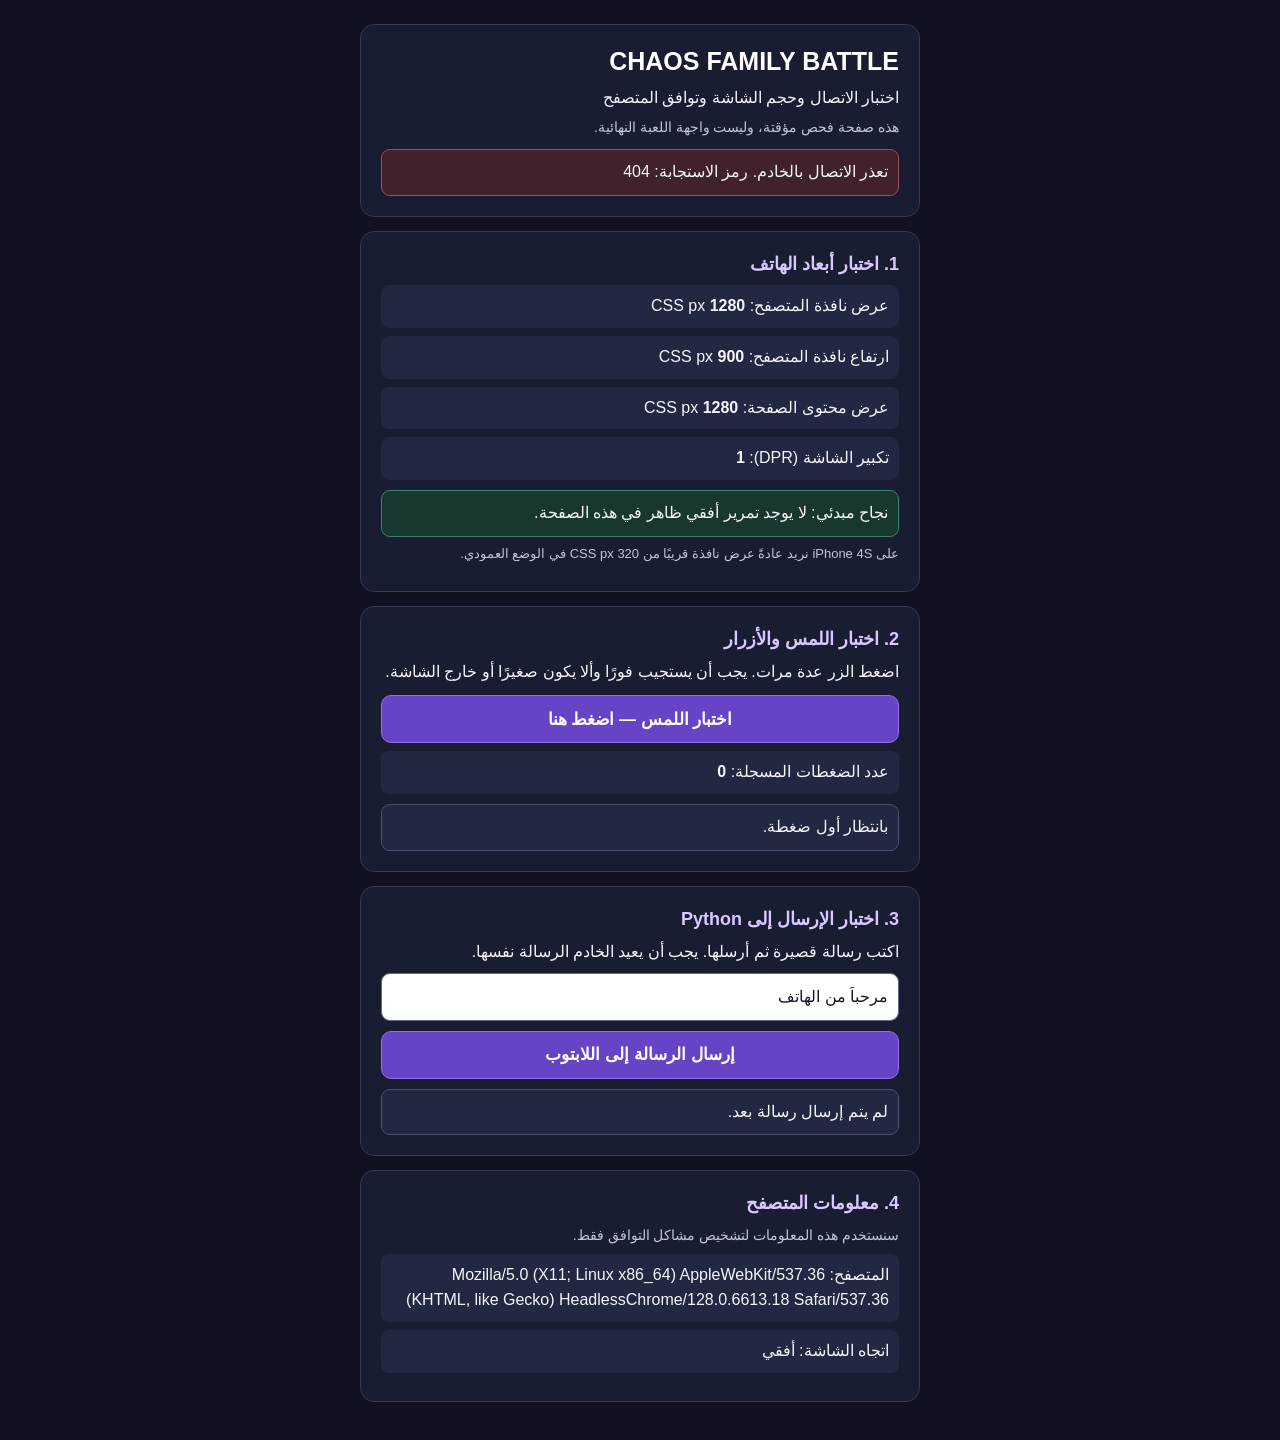
==== compatibility/index.html @ 4ce76f3e "test: add legacy Safari responsive and XHR test page" ====
<!DOCTYPE html>
<html lang="ar" dir="rtl">
<head>
  <meta charset="utf-8">
  <meta name="viewport" content="width=device-width, initial-scale=1">
  <meta name="theme-color" content="#111326">
  <title>اختبار توافق CHAOS</title>
  <style>
    * {
      -webkit-box-sizing: border-box;
      -moz-box-sizing: border-box;
      box-sizing: border-box;
    }

    html {
      width: 100%;
      min-height: 100%;
      background: #101221;
    }

    body {
      width: 100%;
      min-height: 100%;
      margin: 0;
      padding: 14px;
      color: #f5f5fa;
      background: #101221;
      font-family: Arial, Tahoma, sans-serif;
      font-size: 16px;
      line-height: 1.55;
    }

    .page {
      width: 100%;
      max-width: 560px;
      margin: 0 auto;
    }

    .panel {
      width: 100%;
      margin: 0 0 14px 0;
      padding: 16px;
      border: 1px solid #343850;
      border-radius: 14px;
      background: #191d32;
    }

    h1 {
      margin: 0 0 8px 0;
      color: #ffffff;
      font-size: 25px;
      line-height: 1.3;
    }

    h2 {
      margin: 0 0 8px 0;
      color: #d9c8ff;
      font-size: 18px;
      line-height: 1.4;
    }

    p {
      margin: 7px 0;
      overflow-wrap: break-word;
      word-wrap: break-word;
    }

    .muted {
      color: #c2c5d5;
      font-size: 14px;
    }

    .status {
      margin-top: 10px;
      padding: 10px;
      border: 1px solid #49506d;
      border-radius: 9px;
      background: #222842;
      overflow-wrap: break-word;
      word-wrap: break-word;
    }

    .status.good {
      border-color: #39866c;
      background: #18372f;
    }

    .status.bad {
      border-color: #a34b5b;
      background: #40212c;
    }

    .metric {
      display: block;
      margin: 8px 0;
      padding: 9px 10px;
      border-radius: 8px;
      background: #222842;
      overflow-wrap: break-word;
      word-wrap: break-word;
    }

    .button {
      display: block;
      width: 100%;
      min-height: 48px;
      margin: 10px 0 0 0;
      padding: 11px 14px;
      border: 1px solid #9272eb;
      border-radius: 10px;
      color: #ffffff;
      background: #6743c5;
      font-family: Arial, Tahoma, sans-serif;
      font-size: 17px;
      font-weight: bold;
      text-align: center;
      cursor: pointer;
      -webkit-appearance: none;
      appearance: none;
      white-space: normal;
    }

    .button:active {
      background: #4e3299;
    }

    .button.secondary {
      border-color: #59617f;
      background: #303852;
    }

    .field {
      display: block;
      width: 100%;
      min-height: 48px;
      margin-top: 8px;
      padding: 10px;
      border: 1px solid #626b8c;
      border-radius: 9px;
      color: #15172a;
      background: #ffffff;
      font-family: Arial, Tahoma, sans-serif;
      font-size: 16px;
      text-align: right;
    }

    .small-note {
      color: #c2c5d5;
      font-size: 13px;
    }

    code {
      direction: ltr;
      unicode-bidi: embed;
      overflow-wrap: break-word;
      word-wrap: break-word;
    }

    @media screen and (min-width: 600px) {
      body {
        padding: 24px;
      }

      .panel {
        padding: 20px;
      }
    }
  </style>
</head>
<body>
  <div class="page">
    <div class="panel">
      <h1>CHAOS FAMILY BATTLE</h1>
      <p>اختبار الاتصال وحجم الشاشة وتوافق المتصفح</p>
      <p class="muted">هذه صفحة فحص مؤقتة، وليست واجهة اللعبة النهائية.</p>
      <div id="serverStatus" class="status">جارٍ الاتصال بالخادم المحلي...</div>
    </div>

    <div class="panel">
      <h2>1. اختبار أبعاد الهاتف</h2>
      <div class="metric">عرض نافذة المتصفح: <strong id="viewportWidth">...</strong> CSS px</div>
      <div class="metric">ارتفاع نافذة المتصفح: <strong id="viewportHeight">...</strong> CSS px</div>
      <div class="metric">عرض محتوى الصفحة: <strong id="documentWidth">...</strong> CSS px</div>
      <div class="metric">تكبير الشاشة (DPR): <strong id="pixelRatio">...</strong></div>
      <div id="layoutStatus" class="status">جارٍ فحص تخطيط الصفحة...</div>
      <p class="small-note">على iPhone 4S نريد عادةً عرض نافذة قريبًا من 320 CSS px في الوضع العمودي.</p>
    </div>

    <div class="panel">
      <h2>2. اختبار اللمس والأزرار</h2>
      <p>اضغط الزر عدة مرات. يجب أن يستجيب فورًا وألا يكون صغيرًا أو خارج الشاشة.</p>
      <button id="tapButton" class="button" type="button">اختبار اللمس — اضغط هنا</button>
      <div class="metric">عدد الضغطات المسجلة: <strong id="tapCount">0</strong></div>
      <div id="tapStatus" class="status">بانتظار أول ضغطة.</div>
    </div>

    <div class="panel">
      <h2>3. اختبار الإرسال إلى Python</h2>
      <p>اكتب رسالة قصيرة ثم أرسلها. يجب أن يعيد الخادم الرسالة نفسها.</p>
      <input id="messageInput" class="field" type="text" maxlength="120" value="مرحباً من الهاتف" autocomplete="off">
      <button id="sendButton" class="button" type="button">إرسال الرسالة إلى اللابتوب</button>
      <div id="echoStatus" class="status">لم يتم إرسال رسالة بعد.</div>
    </div>

    <div class="panel">
      <h2>4. معلومات المتصفح</h2>
      <p class="muted">سنستخدم هذه المعلومات لتشخيص مشاكل التوافق فقط.</p>
      <div class="metric">المتصفح: <span id="browserInfo">...</span></div>
      <div class="metric">اتجاه الشاشة: <span id="orientationInfo">...</span></div>
    </div>
  </div>

  <script type="text/javascript">
    (function () {
      var tapCount = 0;

      function byId(id) {
        return document.getElementById(id);
      }

      function setStatus(id, text, state) {
        var element = byId(id);
        element.className = "status" + (state ? " " + state : "");
        element.appendChild(document.createTextNode(""));
        element.innerHTML = "";
        element.appendChild(document.createTextNode(text));
      }

      function updateViewport() {
        var width = window.innerWidth || document.documentElement.clientWidth || document.body.clientWidth;
        var height = window.innerHeight || document.documentElement.clientHeight || document.body.clientHeight;
        var docWidth = document.documentElement.clientWidth || document.body.clientWidth;
        var scrollWidth = document.documentElement.scrollWidth || document.body.scrollWidth;
        var ratio = window.devicePixelRatio || 1;

        byId("viewportWidth").innerHTML = String(width);
        byId("viewportHeight").innerHTML = String(height);
        byId("documentWidth").innerHTML = String(docWidth);
        byId("pixelRatio").innerHTML = String(ratio);

        if (scrollWidth <= docWidth + 1) {
          setStatus("layoutStatus", "نجاح مبدئي: لا يوجد تمرير أفقي ظاهر في هذه الصفحة.", "good");
        } else {
          setStatus("layoutStatus", "تنبيه: يوجد تجاوز أفقي بمقدار " + (scrollWidth - docWidth) + " CSS px.", "bad");
        }

        var orientation = width >= height ? "أفقي" : "عمودي";
        byId("orientationInfo").innerHTML = orientation;
      }

      function testServer() {
        var request = new XMLHttpRequest();
        request.open("GET", "/api/ping", true);
        request.timeout = 6000;

        request.onreadystatechange = function () {
          if (request.readyState === 4) {
            if (request.status === 200) {
              try {
                var data = JSON.parse(request.responseText);
                setStatus("serverStatus", "متصل بالخادم بنجاح. Python " + data.python + " — استجابة الخادم سليمة.", "good");
              } catch (error) {
                setStatus("serverStatus", "وصل رد من الخادم، لكن قراءة JSON لم تنجح.", "bad");
              }
            } else {
              setStatus("serverStatus", "تعذر الاتصال بالخادم. رمز الاستجابة: " + request.status, "bad");
            }
          }
        };

        request.ontimeout = function () {
          setStatus("serverStatus", "انتهت مهلة الاتصال بالخادم.", "bad");
        };

        request.onerror = function () {
          setStatus("serverStatus", "فشل الاتصال. تحقق من الشبكة وعنوان اللابتوب.", "bad");
        };

        request.send(null);
      }

      byId("tapButton").onclick = function () {
        tapCount = tapCount + 1;
        byId("tapCount").innerHTML = String(tapCount);
        setStatus("tapStatus", "نجاح: تم تسجيل الضغطة رقم " + tapCount + ".", "good");
      };

      byId("sendButton").onclick = function () {
        var request = new XMLHttpRequest();
        var message = byId("messageInput").value;
        var payload = JSON.stringify({ message: message });

        setStatus("echoStatus", "جارٍ إرسال الرسالة...", "");
        byId("sendButton").disabled = true;

        request.open("POST", "/api/echo", true);
        request.setRequestHeader("Content-Type", "application/json; charset=UTF-8");
        request.timeout = 6000;

        request.onreadystatechange = function () {
          if (request.readyState === 4) {
            byId("sendButton").disabled = false;
            if (request.status === 200) {
              try {
                var data = JSON.parse(request.responseText);
                setStatus("echoStatus", "نجاح! استلم اللابتوب الرسالة وأعادها: " + data.received, "good");
              } catch (error) {
                setStatus("echoStatus", "وصل رد، لكن تعذرت قراءة محتواه.", "bad");
              }
            } else {
              setStatus("echoStatus", "فشل الإرسال. رمز الاستجابة: " + request.status, "bad");
            }
          }
        };

        request.ontimeout = function () {
          byId("sendButton").disabled = false;
          setStatus("echoStatus", "انتهت مهلة إرسال الرسالة.", "bad");
        };

        request.onerror = function () {
          byId("sendButton").disabled = false;
          setStatus("echoStatus", "فشل الاتصال أثناء إرسال الرسالة.", "bad");
        };

        request.send(payload);
      };

      var userAgent = navigator.userAgent || "غير معروف";
      byId("browserInfo").innerHTML = userAgent;

      if (window.addEventListener) {
        window.addEventListener("resize", updateViewport, false);
        window.addEventListener("orientationchange", updateViewport, false);
      }

      updateViewport();
      testServer();
    }());
  </script>
</body>
</html>
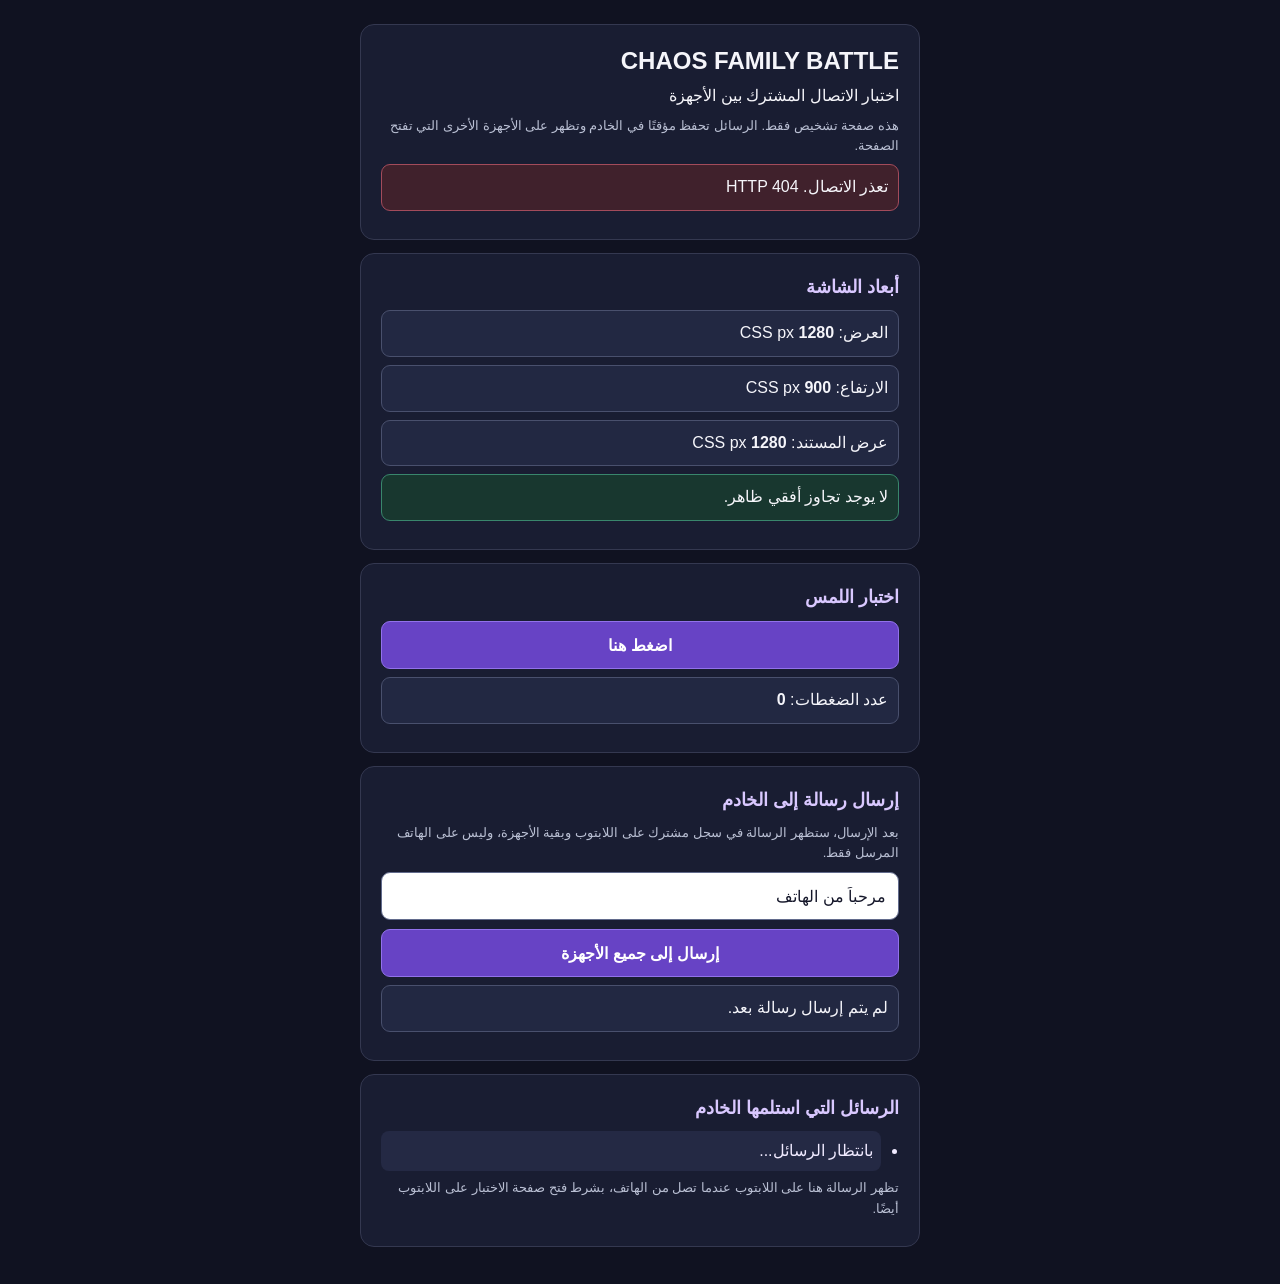
==== commit 40aaf30d: "fix: make compatibility messages visible across player devices" ====
--- a/compatibility/index.html
+++ b/compatibility/index.html
@@ -4,338 +4,171 @@
   <meta charset="utf-8">
   <meta name="viewport" content="width=device-width, initial-scale=1">
   <meta name="theme-color" content="#111326">
-  <title>اختبار توافق CHAOS</title>
-  <style>
-    * {
-      -webkit-box-sizing: border-box;
-      -moz-box-sizing: border-box;
-      box-sizing: border-box;
-    }
-
-    html {
-      width: 100%;
-      min-height: 100%;
-      background: #101221;
-    }
-
-    body {
-      width: 100%;
-      min-height: 100%;
-      margin: 0;
-      padding: 14px;
-      color: #f5f5fa;
-      background: #101221;
-      font-family: Arial, Tahoma, sans-serif;
-      font-size: 16px;
-      line-height: 1.55;
-    }
-
-    .page {
-      width: 100%;
-      max-width: 560px;
-      margin: 0 auto;
-    }
-
-    .panel {
-      width: 100%;
-      margin: 0 0 14px 0;
-      padding: 16px;
-      border: 1px solid #343850;
-      border-radius: 14px;
-      background: #191d32;
-    }
-
-    h1 {
-      margin: 0 0 8px 0;
-      color: #ffffff;
-      font-size: 25px;
-      line-height: 1.3;
-    }
-
-    h2 {
-      margin: 0 0 8px 0;
-      color: #d9c8ff;
-      font-size: 18px;
-      line-height: 1.4;
-    }
-
-    p {
-      margin: 7px 0;
-      overflow-wrap: break-word;
-      word-wrap: break-word;
-    }
-
-    .muted {
-      color: #c2c5d5;
-      font-size: 14px;
-    }
-
-    .status {
-      margin-top: 10px;
-      padding: 10px;
-      border: 1px solid #49506d;
-      border-radius: 9px;
-      background: #222842;
-      overflow-wrap: break-word;
-      word-wrap: break-word;
-    }
-
-    .status.good {
-      border-color: #39866c;
-      background: #18372f;
-    }
-
-    .status.bad {
-      border-color: #a34b5b;
-      background: #40212c;
-    }
-
-    .metric {
-      display: block;
-      margin: 8px 0;
-      padding: 9px 10px;
-      border-radius: 8px;
-      background: #222842;
-      overflow-wrap: break-word;
-      word-wrap: break-word;
-    }
-
-    .button {
-      display: block;
-      width: 100%;
-      min-height: 48px;
-      margin: 10px 0 0 0;
-      padding: 11px 14px;
-      border: 1px solid #9272eb;
-      border-radius: 10px;
-      color: #ffffff;
-      background: #6743c5;
-      font-family: Arial, Tahoma, sans-serif;
-      font-size: 17px;
-      font-weight: bold;
-      text-align: center;
-      cursor: pointer;
-      -webkit-appearance: none;
-      appearance: none;
-      white-space: normal;
-    }
-
-    .button:active {
-      background: #4e3299;
-    }
-
-    .button.secondary {
-      border-color: #59617f;
-      background: #303852;
-    }
-
-    .field {
-      display: block;
-      width: 100%;
-      min-height: 48px;
-      margin-top: 8px;
-      padding: 10px;
-      border: 1px solid #626b8c;
-      border-radius: 9px;
-      color: #15172a;
-      background: #ffffff;
-      font-family: Arial, Tahoma, sans-serif;
-      font-size: 16px;
-      text-align: right;
-    }
-
-    .small-note {
-      color: #c2c5d5;
-      font-size: 13px;
-    }
-
-    code {
-      direction: ltr;
-      unicode-bidi: embed;
-      overflow-wrap: break-word;
-      word-wrap: break-word;
-    }
-
-    @media screen and (min-width: 600px) {
-      body {
-        padding: 24px;
-      }
-
-      .panel {
-        padding: 20px;
-      }
-    }
+  <title>اختبار اتصال CHAOS</title>
+  <style type="text/css">
+    * { -webkit-box-sizing: border-box; box-sizing: border-box; }
+    html, body { width: 100%; min-height: 100%; margin: 0; background: #101221; }
+    body { padding: 14px; color: #f5f5fa; font: 16px/1.55 Arial, Tahoma, sans-serif; }
+    .page { width: 100%; max-width: 560px; margin: 0 auto; }
+    .panel { margin: 0 0 13px; padding: 16px; border: 1px solid #343850; border-radius: 14px; background: #191d32; }
+    h1 { margin: 0 0 8px; font-size: 24px; line-height: 1.3; }
+    h2 { margin: 0 0 8px; color: #d9c8ff; font-size: 18px; }
+    p { margin: 7px 0; overflow-wrap: break-word; }
+    .muted, .small { color: #b9bfd3; font-size: 13px; }
+    .status, .metric { display: block; margin: 8px 0; padding: 10px; border: 1px solid #49506d; border-radius: 9px; background: #222842; overflow-wrap: break-word; }
+    .good { border-color: #39866c; background: #18372f; }
+    .bad { border-color: #a34b5b; background: #40212c; }
+    .button, .field { display: block; width: 100%; min-height: 48px; margin-top: 9px; padding: 10px 12px; border-radius: 9px; font: 16px Arial, Tahoma, sans-serif; }
+    .button { border: 1px solid #9272eb; color: white; background: #6743c5; font-weight: bold; cursor: pointer; -webkit-appearance: none; }
+    .field { border: 1px solid #626b8c; color: #15172a; background: white; text-align: right; }
+    code { direction: ltr; unicode-bidi: embed; word-wrap: break-word; }
+    #messageFeed { margin: 0; padding: 0 18px 0 0; }
+    #messageFeed li { margin: 7px 0; padding: 8px; border-radius: 8px; color: #f0eaff; background: #242944; overflow-wrap: break-word; }
+    @media (min-width: 600px) { body { padding: 24px; } .panel { padding: 20px; } }
   </style>
 </head>
 <body>
   <div class="page">
     <div class="panel">
       <h1>CHAOS FAMILY BATTLE</h1>
-      <p>اختبار الاتصال وحجم الشاشة وتوافق المتصفح</p>
-      <p class="muted">هذه صفحة فحص مؤقتة، وليست واجهة اللعبة النهائية.</p>
-      <div id="serverStatus" class="status">جارٍ الاتصال بالخادم المحلي...</div>
+      <p>اختبار الاتصال المشترك بين الأجهزة</p>
+      <p class="muted">هذه صفحة تشخيص فقط. الرسائل تحفظ مؤقتًا في الخادم وتظهر على الأجهزة الأخرى التي تفتح الصفحة.</p>
+      <div id="serverStatus" class="status">جارٍ الاتصال بالخادم...</div>
     </div>
-
     <div class="panel">
-      <h2>1. اختبار أبعاد الهاتف</h2>
-      <div class="metric">عرض نافذة المتصفح: <strong id="viewportWidth">...</strong> CSS px</div>
-      <div class="metric">ارتفاع نافذة المتصفح: <strong id="viewportHeight">...</strong> CSS px</div>
-      <div class="metric">عرض محتوى الصفحة: <strong id="documentWidth">...</strong> CSS px</div>
-      <div class="metric">تكبير الشاشة (DPR): <strong id="pixelRatio">...</strong></div>
-      <div id="layoutStatus" class="status">جارٍ فحص تخطيط الصفحة...</div>
-      <p class="small-note">على iPhone 4S نريد عادةً عرض نافذة قريبًا من 320 CSS px في الوضع العمودي.</p>
+      <h2>أبعاد الشاشة</h2>
+      <div class="metric">العرض: <strong id="viewportWidth">...</strong> CSS px</div>
+      <div class="metric">الارتفاع: <strong id="viewportHeight">...</strong> CSS px</div>
+      <div class="metric">عرض المستند: <strong id="documentWidth">...</strong> CSS px</div>
+      <div id="layoutStatus" class="status">جارٍ الفحص...</div>
     </div>
-
     <div class="panel">
-      <h2>2. اختبار اللمس والأزرار</h2>
-      <p>اضغط الزر عدة مرات. يجب أن يستجيب فورًا وألا يكون صغيرًا أو خارج الشاشة.</p>
-      <button id="tapButton" class="button" type="button">اختبار اللمس — اضغط هنا</button>
-      <div class="metric">عدد الضغطات المسجلة: <strong id="tapCount">0</strong></div>
-      <div id="tapStatus" class="status">بانتظار أول ضغطة.</div>
+      <h2>اختبار اللمس</h2>
+      <button id="tapButton" class="button" type="button">اضغط هنا</button>
+      <div class="metric">عدد الضغطات: <strong id="tapCount">0</strong></div>
     </div>
-
     <div class="panel">
-      <h2>3. اختبار الإرسال إلى Python</h2>
-      <p>اكتب رسالة قصيرة ثم أرسلها. يجب أن يعيد الخادم الرسالة نفسها.</p>
+      <h2>إرسال رسالة إلى الخادم</h2>
+      <p class="muted">بعد الإرسال، ستظهر الرسالة في سجل مشترك على اللابتوب وبقية الأجهزة، وليس على الهاتف المرسل فقط.</p>
       <input id="messageInput" class="field" type="text" maxlength="120" value="مرحباً من الهاتف" autocomplete="off">
-      <button id="sendButton" class="button" type="button">إرسال الرسالة إلى اللابتوب</button>
+      <button id="sendButton" class="button" type="button">إرسال إلى جميع الأجهزة</button>
       <div id="echoStatus" class="status">لم يتم إرسال رسالة بعد.</div>
     </div>
-
     <div class="panel">
-      <h2>4. معلومات المتصفح</h2>
-      <p class="muted">سنستخدم هذه المعلومات لتشخيص مشاكل التوافق فقط.</p>
-      <div class="metric">المتصفح: <span id="browserInfo">...</span></div>
-      <div class="metric">اتجاه الشاشة: <span id="orientationInfo">...</span></div>
+      <h2>الرسائل التي استلمها الخادم</h2>
+      <ul id="messageFeed"><li>بانتظار الرسائل...</li></ul>
+      <p class="small">تظهر الرسالة هنا على اللابتوب عندما تصل من الهاتف، بشرط فتح صفحة الاختبار على اللابتوب أيضًا.</p>
     </div>
   </div>
-
   <script type="text/javascript">
     (function () {
       var tapCount = 0;
-
-      function byId(id) {
-        return document.getElementById(id);
-      }
-
-      function setStatus(id, text, state) {
+      var lastMessageId = 0;
+      var polling = false;
+      function byId(id) { return document.getElementById(id); }
+      function setStatus(id, value, state) {
         var element = byId(id);
         element.className = "status" + (state ? " " + state : "");
-        element.appendChild(document.createTextNode(""));
-        element.innerHTML = "";
-        element.appendChild(document.createTextNode(text));
+        while (element.firstChild) { element.removeChild(element.firstChild); }
+        element.appendChild(document.createTextNode(value));
       }
-
       function updateViewport() {
         var width = window.innerWidth || document.documentElement.clientWidth || document.body.clientWidth;
         var height = window.innerHeight || document.documentElement.clientHeight || document.body.clientHeight;
         var docWidth = document.documentElement.clientWidth || document.body.clientWidth;
         var scrollWidth = document.documentElement.scrollWidth || document.body.scrollWidth;
-        var ratio = window.devicePixelRatio || 1;
-
         byId("viewportWidth").innerHTML = String(width);
         byId("viewportHeight").innerHTML = String(height);
         byId("documentWidth").innerHTML = String(docWidth);
-        byId("pixelRatio").innerHTML = String(ratio);
-
-        if (scrollWidth <= docWidth + 1) {
-          setStatus("layoutStatus", "نجاح مبدئي: لا يوجد تمرير أفقي ظاهر في هذه الصفحة.", "good");
-        } else {
-          setStatus("layoutStatus", "تنبيه: يوجد تجاوز أفقي بمقدار " + (scrollWidth - docWidth) + " CSS px.", "bad");
+        if (scrollWidth <= docWidth + 1) { setStatus("layoutStatus", "لا يوجد تجاوز أفقي ظاهر.", "good"); }
+        else { setStatus("layoutStatus", "يوجد تجاوز أفقي بمقدار " + (scrollWidth - docWidth) + " CSS px.", "bad"); }
+      }
+      function testServer() {
+        var xhr = new XMLHttpRequest();
+        xhr.open("GET", "/api/health", true);
+        xhr.timeout = 6000;
+        xhr.onreadystatechange = function () {
+          if (xhr.readyState === 4) {
+            if (xhr.status === 200) {
+              try {
+                var data = JSON.parse(xhr.responseText);
+                setStatus("serverStatus", "متصل بالخادم المركزي. Python " + data.python, "good");
+              } catch (ignore) { setStatus("serverStatus", "وصل رد غير مفهوم من الخادم.", "bad"); }
+            } else { setStatus("serverStatus", "تعذر الاتصال. HTTP " + xhr.status, "bad"); }
+          }
+        };
+        xhr.ontimeout = function () { setStatus("serverStatus", "انتهت مهلة الاتصال.", "bad"); };
+        xhr.onerror = function () { setStatus("serverStatus", "فشل الاتصال بالخادم.", "bad"); };
+        xhr.send(null);
+      }
+      function addMessage(item) {
+        var list = byId("messageFeed");
+        if (list.firstChild && list.firstChild.nodeName.toLowerCase() === "li" && list.firstChild.innerHTML === "بانتظار الرسائل...") {
+          list.removeChild(list.firstChild);
         }
-
-        var orientation = width >= height ? "أفقي" : "عمودي";
-        byId("orientationInfo").innerHTML = orientation;
+        var node = document.createElement("li");
+        node.appendChild(document.createTextNode("رسالة #" + item.id + ": " + item.message));
+        list.appendChild(node);
+        while (list.children.length > 30) { list.removeChild(list.firstChild); }
+        lastMessageId = Math.max(lastMessageId, item.id);
       }
-
-      function testServer() {
-        var request = new XMLHttpRequest();
-        request.open("GET", "/api/ping", true);
-        request.timeout = 6000;
-
-        request.onreadystatechange = function () {
-          if (request.readyState === 4) {
-            if (request.status === 200) {
+      function pollMessages() {
+        if (polling) { window.setTimeout(pollMessages, 1000); return; }
+        polling = true;
+        var xhr = new XMLHttpRequest();
+        xhr.open("GET", "/api/messages?after_id=" + lastMessageId, true);
+        xhr.timeout = 5000;
+        xhr.onreadystatechange = function () {
+          if (xhr.readyState === 4) {
+            polling = false;
+            if (xhr.status === 200) {
               try {
-                var data = JSON.parse(request.responseText);
-                setStatus("serverStatus", "متصل بالخادم بنجاح. Python " + data.python + " — استجابة الخادم سليمة.", "good");
-              } catch (error) {
-                setStatus("serverStatus", "وصل رد من الخادم، لكن قراءة JSON لم تنجح.", "bad");
-              }
+                var result = JSON.parse(xhr.responseText);
+                for (var i = 0; i < result.messages.length; i += 1) { addMessage(result.messages[i]); }
+              } catch (ignore) {}
+            }
+            window.setTimeout(pollMessages, 1200);
+          }
+        };
+        xhr.onerror = function () { polling = false; window.setTimeout(pollMessages, 1800); };
+        xhr.ontimeout = function () { polling = false; window.setTimeout(pollMessages, 1800); };
+        xhr.send(null);
+      }
+      byId("tapButton").onclick = function () {
+        tapCount += 1;
+        byId("tapCount").innerHTML = String(tapCount);
+      };
+      byId("sendButton").onclick = function () {
+        var xhr = new XMLHttpRequest();
+        var message = byId("messageInput").value;
+        setStatus("echoStatus", "جارٍ إرسال الرسالة إلى الخادم...", "");
+        byId("sendButton").disabled = true;
+        xhr.open("POST", "/api/messages", true);
+        xhr.setRequestHeader("Content-Type", "application/json; charset=UTF-8");
+        xhr.timeout = 6000;
+        xhr.onreadystatechange = function () {
+          if (xhr.readyState === 4) {
+            byId("sendButton").disabled = false;
+            if (xhr.status === 201) {
+              setStatus("echoStatus", "حفظ الخادم الرسالة بنجاح. ستظهر في السجل على الأجهزة الأخرى.", "good");
             } else {
-              setStatus("serverStatus", "تعذر الاتصال بالخادم. رمز الاستجابة: " + request.status, "bad");
+              var errorText = "تعذر حفظ الرسالة في الخادم. HTTP " + xhr.status;
+              try { errorText = JSON.parse(xhr.responseText).error || errorText; } catch (ignore) {}
+              setStatus("echoStatus", errorText, "bad");
             }
           }
         };
-
-        request.ontimeout = function () {
-          setStatus("serverStatus", "انتهت مهلة الاتصال بالخادم.", "bad");
-        };
-
-        request.onerror = function () {
-          setStatus("serverStatus", "فشل الاتصال. تحقق من الشبكة وعنوان اللابتوب.", "bad");
-        };
-
-        request.send(null);
-      }
-
-      byId("tapButton").onclick = function () {
-        tapCount = tapCount + 1;
-        byId("tapCount").innerHTML = String(tapCount);
-        setStatus("tapStatus", "نجاح: تم تسجيل الضغطة رقم " + tapCount + ".", "good");
+        xhr.onerror = function () { byId("sendButton").disabled = false; setStatus("echoStatus", "فشل الاتصال أثناء الإرسال.", "bad"); };
+        xhr.ontimeout = function () { byId("sendButton").disabled = false; setStatus("echoStatus", "انتهت مهلة الإرسال.", "bad"); };
+        xhr.send(JSON.stringify({ message: message }));
       };
-
-      byId("sendButton").onclick = function () {
-        var request = new XMLHttpRequest();
-        var message = byId("messageInput").value;
-        var payload = JSON.stringify({ message: message });
-
-        setStatus("echoStatus", "جارٍ إرسال الرسالة...", "");
-        byId("sendButton").disabled = true;
-
-        request.open("POST", "/api/echo", true);
-        request.setRequestHeader("Content-Type", "application/json; charset=UTF-8");
-        request.timeout = 6000;
-
-        request.onreadystatechange = function () {
-          if (request.readyState === 4) {
-            byId("sendButton").disabled = false;
-            if (request.status === 200) {
-              try {
-                var data = JSON.parse(request.responseText);
-                setStatus("echoStatus", "نجاح! استلم اللابتوب الرسالة وأعادها: " + data.received, "good");
-              } catch (error) {
-                setStatus("echoStatus", "وصل رد، لكن تعذرت قراءة محتواه.", "bad");
-              }
-            } else {
-              setStatus("echoStatus", "فشل الإرسال. رمز الاستجابة: " + request.status, "bad");
-            }
-          }
-        };
-
-        request.ontimeout = function () {
-          byId("sendButton").disabled = false;
-          setStatus("echoStatus", "انتهت مهلة إرسال الرسالة.", "bad");
-        };
-
-        request.onerror = function () {
-          byId("sendButton").disabled = false;
-          setStatus("echoStatus", "فشل الاتصال أثناء إرسال الرسالة.", "bad");
-        };
-
-        request.send(payload);
-      };
-
-      var userAgent = navigator.userAgent || "غير معروف";
-      byId("browserInfo").innerHTML = userAgent;
-
       if (window.addEventListener) {
         window.addEventListener("resize", updateViewport, false);
         window.addEventListener("orientationchange", updateViewport, false);
       }
-
       updateViewport();
       testServer();
+      pollMessages();
     }());
   </script>
 </body>
